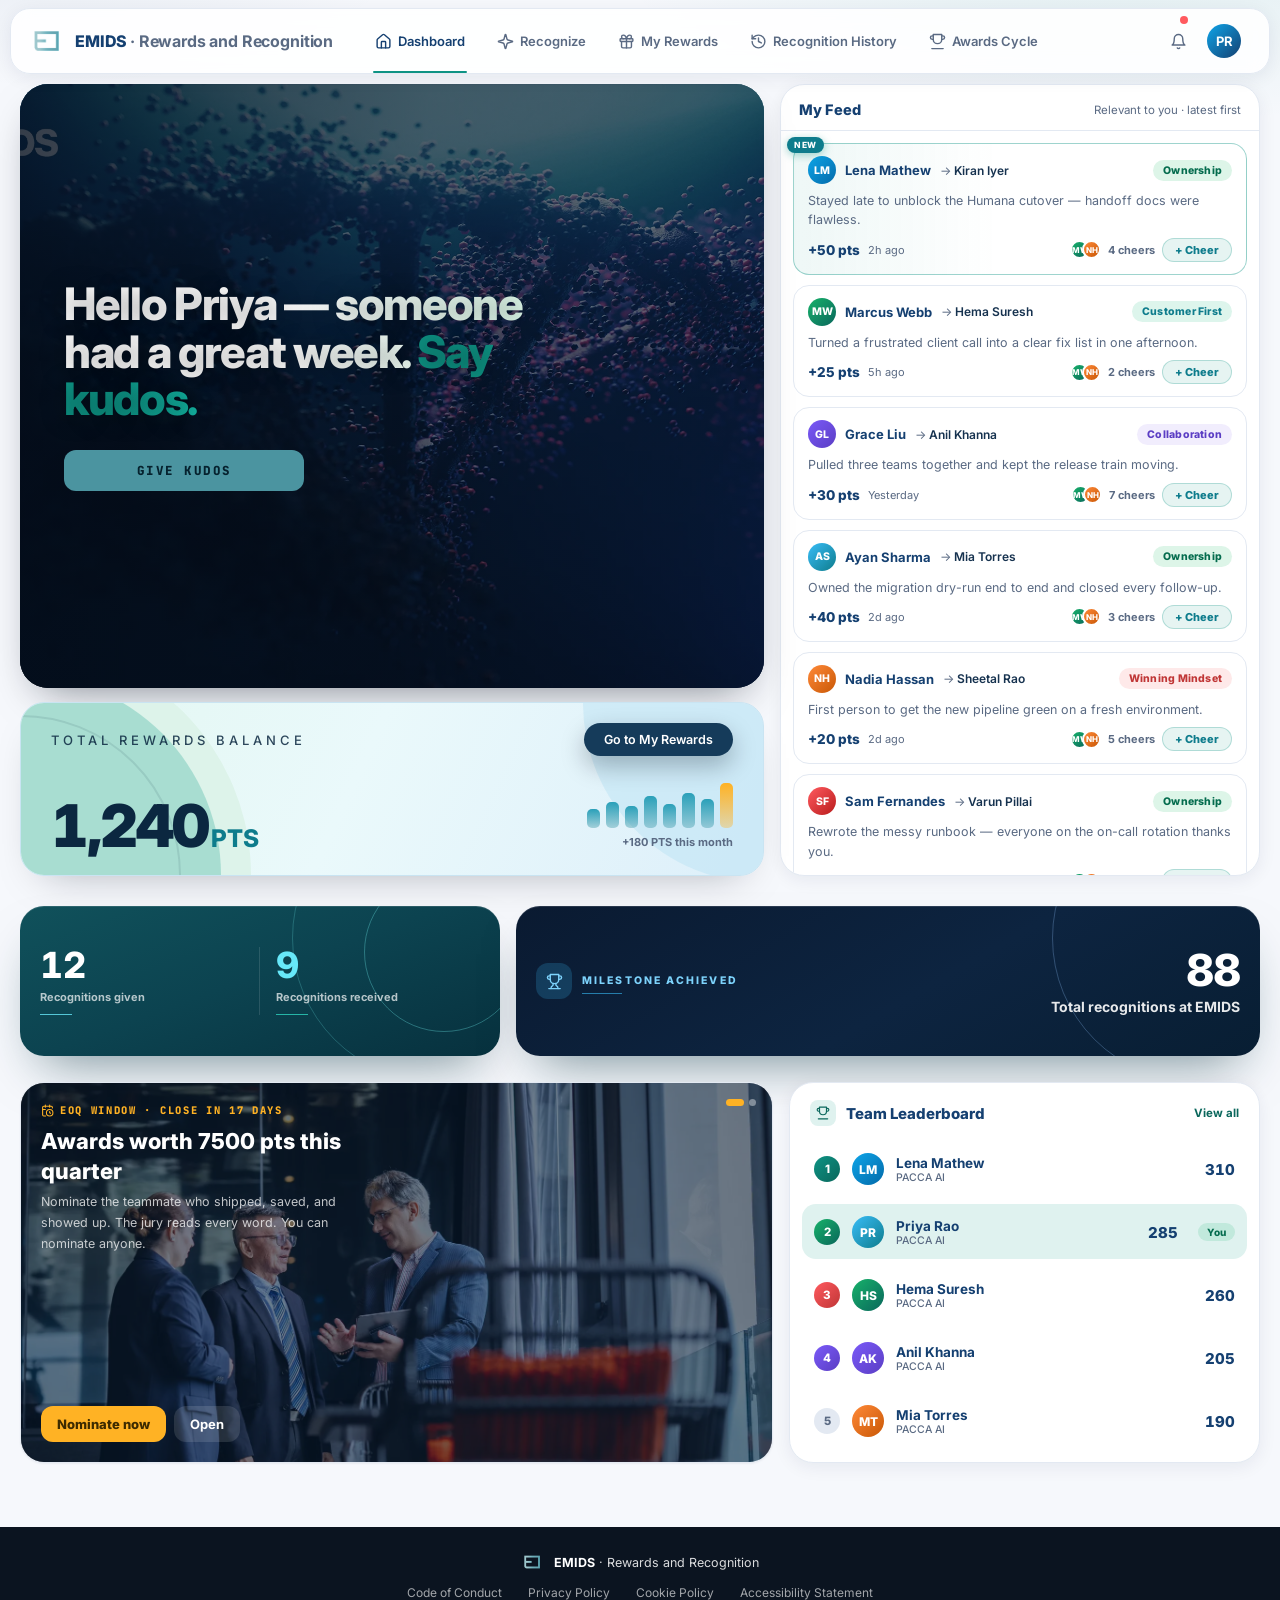
==== employee.html @ 4b15adf1 "EMIDS rewards portal - clickable dashboard wireframe (employee/leader/admin)" ====
<!doctype html>
<html lang="en">
<head>
<meta charset="utf-8">
<meta name="viewport" content="width=device-width, initial-scale=1">
<title>EMIDS · Rewards and Recognition</title>
<link rel="preconnect" href="https://fonts.googleapis.com">
<link rel="preconnect" href="https://fonts.gstatic.com" crossorigin>
<link href="https://fonts.googleapis.com/css2?family=Inter:wght@400;500;600;700;800;900&family=JetBrains+Mono:wght@700;800&display=swap" rel="stylesheet">
<link rel="stylesheet" href="css/wire.css">
</head>
<body>

<header class="topbar">
  <div class="h-row">
    <a class="brand" href="index.html">
      <img class="emids-ic" alt="emids" src="assets/emids-icon.png">
      <span class="b-name">EMIDS <span>· Rewards and Recognition</span></span>
    </a>
    <nav aria-label="Primary">
      <a class="item active" href="employee.html">
        <svg viewBox="0 0 24 24" fill="none" stroke="currentColor" stroke-width="2" stroke-linecap="round" stroke-linejoin="round" aria-hidden="true"><path d="M15 21v-8a1 1 0 0 0-1-1h-4a1 1 0 0 0-1 1v8"/><path d="M3 10a2 2 0 0 1 .709-1.528l7-6a2 2 0 0 1 2.582 0l7 6A2 2 0 0 1 21 10v9a2 2 0 0 1-2 2H5a2 2 0 0 1-2-2z"/></svg>
        Dashboard
      </a>
      <a class="item" href="recognize.html">
        <svg viewBox="0 0 24 24" fill="none" stroke="currentColor" stroke-width="2" stroke-linecap="round" stroke-linejoin="round" aria-hidden="true"><path d="M9.937 15.5A2 2 0 0 0 8.5 14.063l-6.135-1.582a.5.5 0 0 1 0-.962L8.5 9.936A2 2 0 0 0 9.937 8.5l1.582-6.135a.5.5 0 0 1 .963 0L14.063 8.5A2 2 0 0 0 15.5 9.937l6.135 1.581a.5.5 0 0 1 0 .964L15.5 14.063a2 2 0 0 0-1.437 1.437l-1.582 6.135a.5.5 0 0 1-.963 0z"/></svg>
        Recognize
      </a>
            <a class="item" href="rewards.html">
        <svg viewBox="0 0 24 24" fill="none" stroke="currentColor" stroke-width="2" stroke-linecap="round" stroke-linejoin="round" aria-hidden="true"><rect x="3" y="8" width="18" height="4" rx="1"/><path d="M12 8v13"/><path d="M19 12v7a2 2 0 0 1-2 2H7a2 2 0 0 1-2-2v-7"/><path d="M7.5 8a2.5 2.5 0 0 1 0-5A4.8 8 0 0 1 12 8a4.8 8 0 0 1 4.5-5 2.5 2.5 0 0 1 0 5"/></svg>
        My Rewards
      </a>
          <a class="item" href="history.html">
        <svg viewBox="0 0 24 24" fill="none" stroke="currentColor" stroke-width="2" stroke-linecap="round" stroke-linejoin="round" aria-hidden="true"><path d="M3 12a9 9 0 1 0 9-9 9.75 9.75 0 0 0-6.74 2.74L3 8"/><path d="M3 3v5h5"/><path d="M12 7v5l4 2"/></svg>
        Recognition History
      </a>
      <a class="item" href="#">
        <svg viewBox="0 0 24 24" fill="none" stroke="currentColor" stroke-width="2" stroke-linecap="round" stroke-linejoin="round" aria-hidden="true"><path d="M6 9H4.5a2.5 2.5 0 0 1 0-5H6"/><path d="M18 9h1.5a2.5 2.5 0 0 0 0-5H18"/><path d="M4 22h16"/><path d="M18 2H6v7a6 6 0 0 0 12 0V2Z"/></svg>
        Awards Cycle
      </a>
</nav>
    <span class="spacer"></span>
    <a class="bell" aria-label="Notifications" href="#">
      <svg viewBox="0 0 24 24" fill="none" stroke="currentColor" stroke-width="2" stroke-linecap="round" stroke-linejoin="round" aria-hidden="true"><path d="M6 8a6 6 0 0 1 12 0c0 7 3 9 3 9H3s3-2 3-9"/><path d="M10.3 21a1.94 1.94 0 0 0 3.4 0"/></svg>
      <i></i>
    </a>
    <a class="avatar" aria-label="Priya Rao" href="#" title="Priya Rao"><span class="a-face">PR</span></a>
  </div>
</header>

<section class="landing">
  <div class="landing-left">
    <div class="video-card">
      <video autoplay muted loop playsinline
             poster="assets/emids-hero.webp"
             src="assets/emids-site-hero.mp4"></video>
      <div class="veil"></div>
      <div class="copy">
        <h1>Hello Priya — someone had a great week. <em>Say kudos.</em></h1>
        <a class="btn-kudos" href="recognize.html">Give Kudos</a>
      </div>
    </div>

    <div class="wallet-card">
      <span class="ring-a" aria-hidden="true"></span>
      <span class="ring-b" aria-hidden="true"></span>
      <div class="w-in">
        <div class="w-top">
          <div class="w-label">Total Rewards Balance</div>
          <a class="btn-more" href="rewards.html">Go to My Rewards</a>
        </div>
        <div class="w-row">
          <div><span class="w-val tnum">1,240</span> <span class="w-unit">PTS</span></div>
          <div class="w-bars" aria-hidden="true">
            <div class="w-charts">
              <span style="--h:32%"></span><span style="--h:45%"></span><span style="--h:38%"></span><span style="--h:55%"></span><span style="--h:42%"></span><span style="--h:60%"></span><span style="--h:50%"></span><span class="hot" style="--h:78%"></span>
            </div>
            <span class="w-cap">+180 PTS this month</span>
          </div>
        </div>
      </div>
    </div>
  </div>

  <aside class="feed">
    <div class="feed-head">
      <h2>My Feed</h2>
      <span class="f-count">Relevant to you · latest first</span>
    </div>
    <div class="feed-scroll">
      <article class="post new">
        <div class="p-top"><span class="av v1">LM</span><span class="p-name">Lena Mathew</span><span class="p-arrow">→ <b>Kiran Iyer</b></span><span class="p-chip val-ow">Ownership</span></div>
        <p>Stayed late to unblock the Humana cutover — handoff docs were flawless.</p>
        <div class="p-foot"><b class="p-pts">+50 pts</b><span class="p-time">2h ago</span><span class="p-react"><span class="p-stk"><span class="av v2">MW</span><span class="av v5">NH</span></span><span class="p-cher">4 cheers</span><button class="p-cheer" type="button">+ Cheer</button></span></div>
      </article>
      <article class="post">
        <div class="p-top"><span class="av v2">MW</span><span class="p-name">Marcus Webb</span><span class="p-arrow">→ <b>Hema Suresh</b></span><span class="p-chip val-cf">Customer First</span></div>
        <p>Turned a frustrated client call into a clear fix list in one afternoon.</p>
        <div class="p-foot"><b class="p-pts">+25 pts</b><span class="p-time">5h ago</span><span class="p-react"><span class="p-stk"><span class="av v2">MW</span><span class="av v5">NH</span></span><span class="p-cher">2 cheers</span><button class="p-cheer" type="button">+ Cheer</button></span></div>
      </article>
      <article class="post">
        <div class="p-top"><span class="av v3">GL</span><span class="p-name">Grace Liu</span><span class="p-arrow">→ <b>Anil Khanna</b></span><span class="p-chip val-co">Collaboration</span></div>
        <p>Pulled three teams together and kept the release train moving.</p>
        <div class="p-foot"><b class="p-pts">+30 pts</b><span class="p-time">Yesterday</span><span class="p-react"><span class="p-stk"><span class="av v2">MW</span><span class="av v5">NH</span></span><span class="p-cher">7 cheers</span><button class="p-cheer" type="button">+ Cheer</button></span></div>
      </article>
      <article class="post">
        <div class="p-top"><span class="av v4">AS</span><span class="p-name">Ayan Sharma</span><span class="p-arrow">→ <b>Mia Torres</b></span><span class="p-chip val-ow">Ownership</span></div>
        <p>Owned the migration dry-run end to end and closed every follow-up.</p>
        <div class="p-foot"><b class="p-pts">+40 pts</b><span class="p-time">2d ago</span><span class="p-react"><span class="p-stk"><span class="av v2">MW</span><span class="av v5">NH</span></span><span class="p-cher">3 cheers</span><button class="p-cheer" type="button">+ Cheer</button></span></div>
      </article>
      <article class="post">
        <div class="p-top"><span class="av v5">NH</span><span class="p-name">Nadia Hassan</span><span class="p-arrow">→ <b>Sheetal Rao</b></span><span class="p-chip val-wm">Winning Mindset</span></div>
        <p>First person to get the new pipeline green on a fresh environment.</p>
        <div class="p-foot"><b class="p-pts">+20 pts</b><span class="p-time">2d ago</span><span class="p-react"><span class="p-stk"><span class="av v2">MW</span><span class="av v5">NH</span></span><span class="p-cher">5 cheers</span><button class="p-cheer" type="button">+ Cheer</button></span></div>
      </article>
      <article class="post">
        <div class="p-top"><span class="av v6">SF</span><span class="p-name">Sam Fernandes</span><span class="p-arrow">→ <b>Varun Pillai</b></span><span class="p-chip val-ow">Ownership</span></div>
        <p>Rewrote the messy runbook — everyone on the on-call rotation thanks you.</p>
        <div class="p-foot"><b class="p-pts">+35 pts</b><span class="p-time">3d ago</span><span class="p-react"><span class="p-stk"><span class="av v2">MW</span><span class="av v5">NH</span></span><span class="p-cher">6 cheers</span><button class="p-cheer" type="button">+ Cheer</button></span></div>
      </article>
    </div>
  </aside>
</section>

<section class="stats">
  <a class="stat-split" href="rewards.html">
    <span class="ring a" aria-hidden="true"></span>
    <span class="ring b" aria-hidden="true"></span>
    <span class="cols">
      <span class="half">
        <b class="s-num tnum">12</b>
        <span class="s-lab">Recognitions given</span>
        <span class="s-bar"></span>
      </span>
      <span class="half">
        <b class="s-num tnum">9</b>
        <span class="s-lab">Recognitions received</span>
        <span class="s-bar"></span>
      </span>
    </span>
  </a>
  <a class="stat-mile" href="#">
    <span class="ring a sky" aria-hidden="true"></span>
    <span class="m-id">
      <span class="m-badge">
        <svg viewBox="0 0 24 24" fill="none" stroke="currentColor" stroke-width="2" stroke-linecap="round" stroke-linejoin="round" aria-hidden="true"><path d="M6 9H4.5a2.5 2.5 0 0 1 0-5H6"/><path d="M18 9h1.5a2.5 2.5 0 0 0 0-5H18"/><path d="M4 22h16"/><path d="M10 14.66V17c0 .55-.47.98-.97 1.21C7.85 18.75 7 20.24 7 22"/><path d="M14 14.66V17c0 .55.47.98.97 1.21C16.15 18.75 17 20.24 17 22"/><path d="M18 2H6v7a6 6 0 0 0 12 0V2Z"/></svg>
      </span>
      <span><span class="m-name">Milestone achieved</span></span>
    </span>
    <span class="m-num">
      <b class="tnum">88</b>
      <span>Total recognitions at EMIDS</span>
    </span>
  </a>
</section>

<section class="hl-row">
  <div class="hl-card" id="hl">
    <div class="hs on">
      <img alt="" src="assets/img2.webp">
      <span class="hs-veil"></span>
      <span class="hs-top">
        <span class="hl-eyebrow">
          <svg viewBox="0 0 24 24" fill="none" stroke="currentColor" stroke-width="2" stroke-linecap="round" stroke-linejoin="round" aria-hidden="true"><path d="M16 14v2.2l1.6 1"/><path d="M16 2v4"/><path d="M21 7.5V6a2 2 0 0 0-2-2H5a2 2 0 0 0-2 2v14a2 2 0 0 0 2 2h3.5"/><path d="M3 10h5"/><path d="M8 2v4"/><circle cx="16" cy="16" r="6"/></svg>
          EoQ window · close in 17 days
        </span>
        <p class="hl-tit">Awards worth 7500 pts this quarter</p>
        <p class="hl-sub">Nominate the teammate who shipped, saved, and showed up. The jury reads every word. You can nominate anyone.</p>
      </span>
      <span class="hl-actions">
        <a class="hl-btn" href="#">Nominate now</a>
        <a class="hl-btn ghost" href="#">Open</a>
      </span>
    </div>
    <div class="hs">
      <img alt="" src="assets/img1.webp">
      <span class="hs-veil"></span>
      <span class="hs-top">
        <span class="hl-eyebrow">
          <svg viewBox="0 0 24 24" fill="none" stroke="currentColor" stroke-width="2" stroke-linecap="round" stroke-linejoin="round" aria-hidden="true"><path d="M16 21v-2a4 4 0 0 0-4-4H6a4 4 0 0 0-4 4v2"/><path d="M16 3.13a4 4 0 0 1 0 7.75"/><path d="M22 21v-2a4 4 0 0 0-3-3.87"/><circle cx="9" cy="7" r="4"/></svg>
          Quarterly Awards
        </span>
        <p class="hl-tit">Awards worth 7,500 pts this quarter</p>
        <p class="hl-sub">Nominate the teammate who shipped, saved, and showed up. The jury reads every word.</p>
      </span>
      <span class="hl-actions">
        <a class="hl-btn" href="#">Nominate someone</a>
        <a class="hl-btn ghost" href="#">Open</a>
      </span>
    </div>
    <div class="hl-dotrow"><button class="hl-dot on" aria-label="Slide 1"></button><button class="hl-dot" aria-label="Slide 2"></button></div>
  </div>

  <section class="panel">
    <div class="head">
      <span class="p-ic"><svg viewBox="0 0 24 24" fill="none" stroke="currentColor" stroke-width="2" stroke-linecap="round" stroke-linejoin="round" aria-hidden="true"><path d="M6 9H4.5a2.5 2.5 0 0 1 0-5H6"/><path d="M18 9h1.5a2.5 2.5 0 0 0 0-5H18"/><path d="M4 22h16"/><path d="M18 2H6v7a6 6 0 0 0 12 0V2Z"/></svg></span>
      <h2>Team Leaderboard</h2>
      <a class="h-link" href="#">View all</a>
    </div>
    <div class="body">
      <div class="lb-row"><span class="rank-chip r1">1</span><span class="av v1">LM</span><span class="lb-name">Lena Mathew<span class="lb-team">PACCA AI</span></span><span class="lb-pts tnum">310</span></div>
      <div class="lb-row on"><span class="rank-chip r2">2</span><span class="av v4">PR</span><span class="lb-name">Priya Rao<span class="lb-team">PACCA AI</span></span><span class="lb-pts tnum">285</span><span class="you-pill">You</span></div>
      <div class="lb-row"><span class="rank-chip r3">3</span><span class="av v2">HS</span><span class="lb-name">Hema Suresh<span class="lb-team">PACCA AI</span></span><span class="lb-pts tnum">260</span></div>
      <div class="lb-row"><span class="rank-chip r4">4</span><span class="av v3">AK</span><span class="lb-name">Anil Khanna<span class="lb-team">PACCA AI</span></span><span class="lb-pts tnum">205</span></div>
      <div class="lb-row"><span class="rank-chip rx">5</span><span class="av v5">MT</span><span class="lb-name">Mia Torres<span class="lb-team">PACCA AI</span></span><span class="lb-pts tnum">190</span></div>
    </div>
  </section>
</section>

<footer class="footer">
  <div class="f-brand">
    <img alt="" src="assets/emids-icon.png">
    <span class="f-name"><b>EMIDS</b> · Rewards and Recognition</span>
  </div>
  <nav>
    <a href="#">Code of Conduct</a>
    <a href="#">Privacy Policy</a>
    <a href="#">Cookie Policy</a>
    <a href="#">Accessibility Statement</a>
  </nav>
</footer>



<script>
(() => {
  const card = document.getElementById('hl');
  if (!card) return;
  const slides = [...card.querySelectorAll('.hs')];
  const dots = [...card.querySelectorAll('.hl-dot')];
  let i = 0, t;
  const go = n => {
    i = (n + slides.length) % slides.length;
    slides.forEach((s, k) => s.classList.toggle('on', k === i));
    dots.forEach((d, k) => d.classList.toggle('on', k === i));
  };
  dots.forEach((d, k) => d.addEventListener('click', () => { go(k); clearInterval(t); t = setInterval(() => go(i + 1), 6000); }));
  t = setInterval(() => go(i + 1), 6000);
})();
</script>

<script>
(() => {
  document.querySelectorAll('.p-cheer').forEach(b => b.addEventListener('click', () => {
    if (b.classList.contains('on')) return;
    b.classList.add('on');
    b.textContent = 'Cheered';
    const c = b.parentElement.querySelector('.p-cher');
    c.textContent = (parseInt(c.textContent, 10) + 1) + ' cheers';
  }));
})();
</script></body>
</html>
---- css/wire.css ----
/* Applause wireframe — components matched to the EMIDS rewards POC */
:root {
  --navy: #154071;
  --navy-deep: #0a2038;
  --ink: #16324f;
  --muted: #5a6a83;
  --line: #e3e9f2;
  --page: #f6f8fc;
  --brand: #0e9384;
  --brand-deep: #0a675c;
  --brand-soft: #dff2ef;
  --coral: #ff5a5f;
  --gold: #ffb224;
  --gold-soft: #fff4de;
  --gold-ink: #8a5a00;
  --shadow-lift: 0 12px 32px rgba(10, 31, 68, 0.12);
}
* { box-sizing: border-box; margin: 0; }
body {
  font-family: Inter, system-ui, sans-serif;
  background:
    radial-gradient(760px 280px at 88% -70px, rgba(14, 147, 132, 0.1), transparent 70%),
    radial-gradient(560px 240px at 3% -80px, rgba(21, 64, 113, 0.07), transparent 70%),
    var(--page);
  color: var(--ink);
  -webkit-font-smoothing: antialiased;
  text-rendering: optimizeLegibility;
  display: flex; flex-direction: column; min-height: 100dvh;
}
a { color: inherit; }
.tnum { font-variant-numeric: tabular-nums; }
.eyebrow {
  font-size: 11.5px; font-weight: 800; letter-spacing: .14em; text-transform: uppercase;
  color: var(--brand-deep);
}
::-webkit-scrollbar { width: 10px; height: 10px; }
::-webkit-scrollbar-track { background: transparent; }
::-webkit-scrollbar-thumb { background: rgba(14,147,132,.3); border-radius: 9999px; border: 3px solid var(--page); }

/* ---------- floating header card (POC header) ---------- */
.topbar {
  position: sticky; top: 8px; z-index: 30; margin: 8px 10px 0;
  border-radius: 20px; border: 1px solid var(--line);
  background: rgba(255,255,255,0.88); backdrop-filter: blur(10px);
  box-shadow: 0 4px 18px rgba(10, 31, 68, 0.07);
  padding: 0 20px;
}
.topbar .h-row {
  margin: 0 auto; max-width: 1560px;
  display: flex; align-items: stretch; gap: 8px; height: 64px;
}
.topbar .brand { display: flex; align-items: center; gap: 10px; margin-right: 20px; text-decoration: none; }
.topbar .brand img.emids-ic { width: 34px; height: 34px; object-fit: contain; display: block; }
.topbar .brand .b-name {
  font-size: 16px; font-weight: 800; letter-spacing: -0.01em; color: var(--navy);
}
.topbar .brand .b-name span { font-weight: 700; color: var(--muted); }
.topbar nav { display: flex; align-items: stretch; gap: 4px; }
.topbar nav a.item {
  position: relative; display: flex; align-items: center; gap: 6px;
  padding: 0 14px; border-radius: 12px; text-decoration: none;
  font-size: 13px; font-weight: 600; color: var(--muted); white-space: nowrap;
}
.topbar nav a.item svg { width: 17px; height: 17px; flex: none; }
.topbar nav a.item:hover { color: var(--ink); background: var(--page); }
.topbar nav a.item.active { color: var(--navy); }
.topbar nav a.item.active::after {
  content: ""; position: absolute; bottom: 0; left: 12px; height: 2.5px;
  width: calc(100% - 24px); border-radius: 999px; background: var(--brand);
}
.topbar .spacer { flex: 1; }
.topbar .bell {
  position: relative; display: grid; place-items: center;
  padding: 8px; border-radius: 999px; color: var(--muted); text-decoration: none;
}
.topbar .bell svg { width: 17px; height: 17px; }
.topbar .bell:hover { background: #f1f5f9; }
.topbar .bell i {
  position: absolute; right: 7px; top: 7px; width: 8px; height: 8px;
  border-radius: 999px; background: var(--coral);
}
.topbar .bell .b-badge {
  position: absolute; right: 0; top: 0; min-width: 16px; height: 16px;
  border-radius: 999px; background: var(--coral); color: #fff;
  font-size: 9px; font-weight: 800; display: grid; place-items: center; padding: 0 4px;
}
.topbar .avatar {
  display: flex; margin-left: 2px; padding: 2px 8px 2px 2px;
  border-radius: 999px; text-decoration: none; align-items: center;
}
.topbar .avatar:hover { background: #f1f5f9; }
.topbar .avatar .a-face {
  width: 34px; height: 34px; border-radius: 999px; color: #fff;
  font-size: 13px; font-weight: 700; display: grid; place-items: center;
  background: linear-gradient(135deg, #0ea5e9, var(--navy));
}
.topbar .avatar.admin .a-face { background: linear-gradient(135deg, var(--navy), #123a5e); }

/* ticker (leader) */
.ticker-wrap {
  margin: 10px auto 0; width: min(1560px, calc(100% - 40px));
  background: var(--gold-soft); border: 1px solid #f3e2b7; border-radius: 14px;
  overflow: hidden; padding: 7px 0;
}
.ticker { display: flex; gap: 56px; white-space: nowrap; animation: tick 30s linear infinite; width: max-content; }
.ticker span { font-size: 12.5px; color: var(--gold-ink); }
.ticker b { font-weight: 600; }
@keyframes tick { from { transform: translateX(0); } to { transform: translateX(-50%); } }

/* ---------- landing row: video left, My Feed right, wallet below video ---------- */
.landing {
  width: min(1560px, calc(100% - 40px)); margin: 10px auto 0;
  display: grid; grid-template-columns: 1.55fr 1fr; gap: 16px;
  align-items: stretch;
  height: calc(100dvh - 108px); min-height: 560px;
}
body:has(.ticker-wrap) .landing { height: calc(100dvh - 153px); }
.landing-left { display: flex; flex-direction: column; gap: 14px; min-width: 0; }

/* match video hero card (POC Hero) */
.video-card {
  position: relative; flex: 1; min-height: 210px;
  border-radius: 28px; overflow: hidden; background: #030d1c;
  box-shadow: 0 18px 44px -20px rgba(3, 13, 28, 0.55);
}
.video-card video, .video-card img.poster {
  position: absolute; inset: 0; width: 100%; height: 100%; object-fit: cover;
}
.video-card .veil {
  position: absolute; inset: 0; pointer-events: none;
  background: linear-gradient(90deg, rgba(3,13,28,0.8) 0%, rgba(3,13,28,0.62) 55%, rgba(3,13,28,0.58) 100%);
}
.video-card .copy {
  position: relative; z-index: 10; height: 100%;
  display: flex; flex-direction: column; justify-content: center; gap: 26px;
  padding: 40px 44px;
}
.video-card .copy h1 {
  font-size: clamp(32px, 3.5vw, 50px); font-weight: 800; line-height: 1.06;
  letter-spacing: -0.03em; max-width: 17ch;
  text-shadow: 0 2px 24px rgba(0, 0, 0, 0.35);
  background: linear-gradient(90deg, #fff 45%, #d9fbe9 100%);
  -webkit-background-clip: text; background-clip: text;
}
.video-card .copy h1, .video-card .copy h1 em { color: transparent; }
.video-card .copy h1 em {
  position: relative; font-style: normal;
  background: linear-gradient(100deg, var(--brand) 25%, #14b8a6 45%, var(--gold-ink) 62%, var(--brand) 88%);
  background-size: 240% 100%; -webkit-background-clip: text; background-clip: text;
  color: transparent; animation: shimmer-pan 7s linear infinite;
}
.video-card .copy h1 em::after {
  content: ""; position: absolute; left: 0; bottom: -8px; width: 100%; height: 8px;
  background: url('data:image/svg+xml;utf8,<svg xmlns="http://www.w3.org/2000/svg" height="8" viewBox="0 0 120 8" preserveAspectRatio="none"><path d="M2 6 C 30 1, 90 1, 118 5" fill="none" stroke="%23ffb224" stroke-width="3" stroke-linecap="round" opacity="0.75"/></svg>') no-repeat center/100%;
}
@keyframes shimmer-pan { from { background-position: 0% 0; } to { background-position: -240% 0; } }
.video-card .btn-kudos {
  display: inline-block; width: 240px; text-align: center; text-decoration: none;
  font-family: 'JetBrains Mono', ui-monospace, monospace;
  font-size: 12.5px; font-weight: 800; letter-spacing: 0.12em; text-transform: uppercase;
  color: #06222e; background: #4b94a0; border-radius: 12px; padding: 12px 18px;
}
.video-card .btn-kudos:hover { filter: brightness(1.08); }

/* wallet — POC points balance tile */
.wallet-card {
  position: relative; border-radius: 24px; padding: 20px 30px 22px; overflow: hidden;
  border: 1px solid #C9E4F2;
  background: linear-gradient(115deg, #E2F7F1 0%, #EAF9FB 45%, #DDEFFA 100%);
  box-shadow: 0 18px 40px -24px rgba(3, 13, 28, 0.35);
}
.wallet-card::before {
  content: ""; position: absolute; width: 460px; height: 460px; left: -230px; bottom: -230px;
  border-radius: 999px; background: #DDF3EA;
}
.wallet-card::after {
  content: ""; position: absolute; width: 360px; height: 360px; right: -180px; top: -180px;
  border-radius: 999px; background: rgba(183, 223, 241, 0.45);
}
.wallet-card .ring-a {
  position: absolute; width: 400px; height: 400px; left: -200px; bottom: -200px;
  border-radius: 999px; background: rgba(126, 205, 190, 0.55);
}
.wallet-card .ring-b {
  position: absolute; width: 320px; height: 320px; left: -160px; bottom: -160px;
  border-radius: 999px; border: 2px solid rgba(11, 39, 64, 0.1);
}
.wallet-card .w-in { position: relative; z-index: 10; }
.wallet-card .w-label {
  font-size: 13px; font-weight: 500; letter-spacing: 4px; text-transform: uppercase;
  color: rgba(11, 39, 64, 0.85);
}
.wallet-card .w-top { display: flex; align-items: center; justify-content: space-between; gap: 16px; }
.wallet-card .w-top .btn-more { margin-top: 0; padding: 9px 20px; font-size: 12.5px; }
.wallet-card .w-row { display: flex; align-items: flex-end; justify-content: space-between; gap: 24px; margin-top: 14px; }
.wallet-card .w-bars { display: flex; flex-direction: column; align-items: flex-end; gap: 7px; padding-bottom: 4px; }
.wallet-card .w-charts { display: flex; align-items: flex-end; gap: 6px; height: 58px; }
.wallet-card .w-charts span {
  width: 13px; border-radius: 5px; background: linear-gradient(180deg, #2AA0B9, rgba(14, 124, 140, 0.3));
  height: var(--h, 40%);
}
.wallet-card .w-charts span.hot { background: linear-gradient(180deg, #ffb224, rgba(255, 178, 36, 0.35)); }
.wallet-card .w-cap { font-size: 11px; font-weight: 700; color: var(--muted); }
.wallet-card .w-val {
  font-size: clamp(38px, 4.6vw, 62px); font-weight: 900; line-height: 0.85;
  color: #0B2740; letter-spacing: -0.04em;
}
.wallet-card .w-unit { font-size: clamp(17px, 1.9vw, 26px); font-weight: 800; color: #0E7C8C; letter-spacing: -0.01em; }
.wallet-card .w-sides { padding-bottom: 6px; font-size: 12.5px; color: var(--muted); display: flex; gap: 14px; }
.wallet-card .w-sides b { color: var(--ink); }
.wallet-card .btn-more {
  display: inline-block; margin-top: 14px; text-decoration: none;
  background: #153B5A; color: #fff; font-size: 14px; font-weight: 600;
  padding: 13px 34px; border-radius: 999px;
  box-shadow: 0 10px 24px rgba(3, 13, 28, 0.28);
}
.wallet-card .btn-more:hover { filter: brightness(1.1); }

/* ---------- My Feed (right rail) ---------- */
.feed {
  background: #fff; border: 1px solid var(--line); border-radius: 24px;
  box-shadow: 0 4px 18px rgba(10, 31, 68, 0.07);
  display: flex; flex-direction: column; min-width: 0; overflow: hidden;
}
.feed-head { padding: 16px 18px 12px; border-bottom: 1px solid var(--line); display: flex; align-items: center; gap: 8px; }
.feed-head h2 { font-size: 14.5px; font-weight: 800; color: var(--navy); }
.feed-head .f-count { margin-left: auto; font-size: 11.5px; color: var(--muted); }
.feed-scroll { overflow-y: auto; padding: 12px; display: flex; flex-direction: column; gap: 10px; flex: 1; }
.post {
  position: relative; border: 1px solid var(--line); border-radius: 16px; padding: 12px 14px;
  transition: transform 0.2s ease, box-shadow 0.2s ease, border-color 0.2s ease;
}
.post:hover { transform: translateY(-2px); box-shadow: 0 10px 24px -14px rgba(10, 31, 68, 0.25); border-color: rgba(14, 147, 132, 0.3); }
.post.new { border-color: rgba(14, 147, 132, 0.4); background: linear-gradient(90deg, rgba(14, 147, 132, 0.07), rgba(255, 255, 255, 0) 45%); }
.post.new::after {
  content: "NEW"; position: absolute; top: -7px; left: -7px;
  font-size: 8.5px; font-weight: 800; letter-spacing: 0.08em; color: #fff;
  background: #0E7C8C; padding: 3px 7px; border-radius: 999px;
  box-shadow: 0 2px 8px rgba(14, 147, 132, 0.4);
}
.post .p-top { display: flex; align-items: center; gap: 9px; margin-bottom: 7px; }
.av {
  width: 28px; height: 28px; border-radius: 999px; flex: none;
  display: grid; place-items: center; color: #fff; font-size: 10.5px; font-weight: 800;
}
.av.v1 { background: linear-gradient(135deg, #0ea5e9, #036aa9); }
.av.v2 { background: linear-gradient(135deg, #17b26a, #0a675c); }
.av.v3 { background: linear-gradient(135deg, #7a5af8, #5b3ec4); }
.av.v4 { background: linear-gradient(135deg, #38bdf8, #0e7c8c); }
.av.v5 { background: linear-gradient(135deg, #ff8938, #c95806); }
.av.v6 { background: linear-gradient(135deg, #ff5a5f, #b91c1c); }
.post .p-react { margin-left: auto; display: flex; align-items: center; gap: 7px; }
.post .p-stk { display: flex; }
.post .p-stk .av { width: 19px; height: 19px; font-size: 8px; border: 2px solid #fff; }
.post .p-stk .av + .av { margin-left: -7px; }
.post .p-cher { font-size: 11px; font-weight: 700; color: var(--muted); white-space: nowrap; }
.post .p-cheer {
  font: inherit; font-size: 11px; font-weight: 800; color: #0E7C8C;
  background: rgba(14, 147, 132, 0.1); border: 1px solid rgba(14, 147, 132, 0.25);
  border-radius: 999px; padding: 4px 12px; cursor: pointer; white-space: nowrap;
  transition: background 0.15s ease, color 0.15s ease, border-color 0.15s ease;
}
.post .p-cheer:hover { background: rgba(14, 147, 132, 0.2); }
.post .p-cheer.on { background: #ffb224; border-color: #ffb224; color: #3d2b00; cursor: default; }
.p-name { font-size: 13px; font-weight: 700; color: var(--navy); }
.p-arrow { font-size: 12px; color: var(--muted); }
.p-arrow b { color: var(--ink); font-weight: 600; }
.p-chip {
  margin-left: auto; font-size: 10.5px; font-weight: 800; padding: 4px 10px;
  border-radius: 999px; white-space: nowrap; letter-spacing: 0.02em;
}
.val-cf { background: #ddf5ec; color: #0e7c8c; }
.val-in { background: #fff1e2; color: #b45309; }
.val-co { background: #f1edfd; color: #5b3ec4; }
.val-ow { background: #ddf5e8; color: #046c4e; }
.val-wm { background: #fee9e9; color: #c03636; }
.post p { font-size: 12.5px; color: var(--muted); line-height: 1.55; }
.post .p-foot { display: flex; align-items: center; gap: 8px; margin-top: 8px; }
.post .p-pts { font-size: 13.5px; font-weight: 800; color: var(--navy); }
.post .p-time { font-size: 11px; color: var(--muted); }

/* ---------- section label ---------- */
.section-label { margin: 26px auto 12px; padding: 0 0; }

/* ---------- stat tiles (POC My Activity row) ---------- */
.stats {
  width: min(1560px, calc(100% - 40px)); margin: 30px auto 0;
  display: grid; grid-template-columns: 1fr 1.55fr; gap: 16px;
}
.stat-split {
  position: relative; overflow: hidden; border-radius: 24px; padding: 20px;
  background: linear-gradient(160deg, #10515b 0%, #0c4350 48%, #07313e 100%);
  border-color: rgba(255,255,255,0.1);
  box-shadow: inset 0 1px 0 rgba(255,255,255,0.12), 0 26px 52px -22px rgba(7, 49, 62, 0.55);
  display: flex; align-items: center; min-height: 150px;
  text-decoration: none;
}
.ring { position: absolute; pointer-events: none; border-radius: 999px; border: 1.5px solid rgba(103,222,222,0.25); }
.ring.a { right: -80px; top: -112px; width: 288px; height: 288px; }
.ring.b { right: -24px; bottom: 24px; width: 160px; height: 160px; border-color: rgba(103,222,222,0.35); }
.stat-split .cols { position: relative; z-index: 10; display: grid; width: 100%; grid-template-columns: 1fr 1fr; align-items: center; }
.stat-split .half { display: flex; flex-direction: column; justify-content: center; padding-right: 16px; border-right: 1px solid rgba(255,255,255,0.12); }
.stat-split .half:last-child { border-right: none; padding-left: 16px; padding-right: 0; }
.stat-split .s-num { font-size: 36px; font-weight: 800; line-height: 1; color: #fff; }
.stat-split .half:last-child .s-num { color: #67e8f9; }
.stat-split .s-lab { margin-top: 7px; font-size: 11px; font-weight: 700; color: rgba(255,255,255,0.7); }
.stat-split .s-bar { margin-top: 10px; height: 1px; width: 32px; }
.stat-split .half:first-child .s-bar { background: rgba(103, 232, 249, 0.8); }
.stat-split .half:last-child .s-bar { background: rgba(45, 212, 191, 0.8); }
.stat-mile {
  position: relative; overflow: hidden; border-radius: 24px; padding: 20px;
  background: linear-gradient(150deg, #0a1a31 0%, #0d2440 55%, #081e33 100%);
  box-shadow: inset 0 1px 0 rgba(255,255,255,0.12), 0 26px 52px -22px rgba(7, 49, 62, 0.55);
  display: flex; align-items: center; justify-content: space-between; min-height: 150px;
  text-decoration: none;
}
.ring.sky { border-color: rgba(147,197,253,0.28); }
.stat-mile .m-id { position: relative; z-index: 10; display: flex; align-items: center; gap: 10px; }
.stat-mile .m-badge {
  width: 36px; height: 36px; border-radius: 12px; background: rgba(56,189,248,0.2);
  color: #7dd3fc; display: grid; place-items: center;
}
.stat-mile .m-badge svg { width: 17px; height: 17px; }
.stat-mile .m-name { font-size: 10.5px; font-weight: 800; letter-spacing: 0.2em; text-transform: uppercase; color: #7dd3fc; }
.stat-mile .m-name::after { content: ""; display: block; margin-top: 5px; width: 40px; height: 1px; background: rgba(56,189,248,0.6); }
.stat-mile .m-num { position: relative; z-index: 10; text-align: right; }
.stat-mile .m-num b { display: block; font-size: 44px; font-weight: 800; line-height: 1; color: #fff; letter-spacing: -0.02em; }
.stat-mile .m-num span { margin-top: 6px; display: block; font-size: 14px; font-weight: 700; color: rgba(255,255,255,0.9); }

/* ---------- Team Highlights carousel (POC EoQ component, exact) ---------- */
.hl-row {
  width: min(1560px, calc(100% - 40px)); margin: 26px auto 64px;
  display: grid; grid-template-columns: 1.6fr 1fr; gap: 16px; align-items: stretch;
}
.hl-card {
  position: relative; overflow: hidden; color: #fff;
  border-radius: 24px; border: 1px solid var(--line); background: #fff;
  box-shadow: 0 1px 2px rgba(10, 31, 68, 0.06);
  min-height: 268px; padding: 0;
}
.hl-card .hs {
  position: absolute; inset: 0; display: flex; flex-direction: column; justify-content: space-between;
  opacity: 0; transition: opacity 0.7s ease; pointer-events: none;
}
.hl-card .hs.on { opacity: 1; pointer-events: auto; }
.hl-card .hs > img { position: absolute; inset: 0; width: 100%; height: 100%; object-fit: cover; }
.hl-card .hs .hs-veil { position: absolute; inset: 0; background: rgba(10, 32, 56, 0.55); }
.hl-card .hs .hs-top { position: relative; padding: 20px 20px 8px; }
.hl-card .hs .hl-eyebrow {
  display: flex; align-items: center; gap: 6px;
  font-family: 'JetBrains Mono', ui-monospace, monospace;
  font-size: 10.5px; font-weight: 800; letter-spacing: 0.16em; text-transform: uppercase;
  color: var(--gold);
}
.hl-card .hs .hl-eyebrow svg { width: 13px; height: 13px; }
.hl-card .hs .hl-tit { margin-top: 10px; max-width: 300px; font-size: 22px; font-weight: 800; line-height: 1.35; color: #fff; }
.hl-card .hs .hl-sub { margin-top: 6px; max-width: 300px; font-size: 12.5px; line-height: 1.65; color: rgba(255,255,255,0.75); }
.hl-card .hs .hl-actions { position: relative; display: flex; flex-wrap: wrap; align-items: center; gap: 8px; padding: 16px 20px 20px; }
.hl-card .hs .hl-btn {
  border-radius: 12px; padding: 10px 16px; font-size: 13px; font-weight: 800;
  background: var(--gold); color: #3d2b00; text-decoration: none;
}
.hl-card .hs .hl-btn.ghost { background: rgba(255,255,255,0.12); color: #fff; font-weight: 700; }
.hl-card .hs .hl-btn:hover { filter: brightness(1.05); }
.hl-dotrow { position: absolute; right: 16px; top: 16px; z-index: 20; display: flex; gap: 5px; }
.hl-dot { width: 7px; height: 7px; border-radius: 999px; background: rgba(255,255,255,0.4); border: none; cursor: pointer; padding: 0; }
.hl-dot.on { background: var(--gold); width: 18px; }

/* ---------- two panels ---------- */
.panels {
  width: min(1560px, calc(100% - 40px)); margin: 16px auto 0;
  display: grid; grid-template-columns: 1fr 1fr; gap: 16px; align-items: start;
}
.panels.one { grid-template-columns: 1fr; }
.panel {
  background: #fff; border: 1px solid var(--line); border-radius: 24px;
  box-shadow: 0 4px 18px rgba(10, 31, 68, 0.07);
}
.panel > .head { display: flex; align-items: center; gap: 10px; padding: 17px 20px 12px; }
.panel > .head .p-ic {
  width: 26px; height: 26px; border-radius: 8px; background: var(--brand-soft);
  color: var(--brand-deep); display: grid; place-items: center;
}
.panel > .head .p-ic svg { width: 14px; height: 14px; }
.panel > .head h2 { font-size: 15px; font-weight: 800; color: var(--navy); }
.panel > .head .h-link {
  margin-left: auto; font-size: 11.5px; font-weight: 700; color: var(--brand-deep);
  text-decoration: none;
}
.panel > .head select {
  margin-left: auto; font: inherit; font-size: 12px; font-weight: 700;
  border: 1px solid var(--line); border-radius: 999px; padding: 6px 14px;
  background: var(--brand-soft); color: var(--brand-deep);
}
.panel > .body { padding: 4px 12px 14px; display: flex; flex-direction: column; gap: 8px; }

/* announcements */
.ann { display: flex; gap: 12px; align-items: flex-start; padding: 10px 8px; }
.ann + .ann { border-top: 1px solid var(--line); }
.ann .a-date {
  flex: none; font-size: 10.5px; font-weight: 800; color: var(--gold-ink);
  background: var(--gold-soft); border-radius: 999px; padding: 4px 10px; margin-top: 1px;
  white-space: nowrap;
}
.ann .a-tit { font-size: 13px; font-weight: 700; color: var(--ink); }
.ann .a-sub { font-size: 11.5px; color: var(--muted); margin-top: 2px; display: block; }

/* leaderboard */
.lb-row { display: flex; align-items: center; gap: 12px; padding: 11px 12px; border-radius: 14px; }
.lb-row + .lb-row { border-top: 1px solid transparent; }
.lb-row.on { background: var(--brand-soft); }
.rank-chip {
  width: 26px; height: 26px; border-radius: 999px; flex: none;
  display: grid; place-items: center; font-size: 11.5px; font-weight: 800; color: #fff;
}
.rank-chip.r1 { background: linear-gradient(135deg, #0e9384, #0a675c); }
.rank-chip.r2 { background: linear-gradient(135deg, #17b26a, #0a675a); }
.rank-chip.r3 { background: linear-gradient(135deg, #ff5a5f, #c03636); }
.rank-chip.r4 { background: linear-gradient(135deg, #7a5af8, #5b3ec4); }
.rank-chip.rx { background: var(--line); color: var(--muted); }
.lb-row .av { width: 32px; height: 32px; font-size: 12px; }
.lb-name { font-size: 13.5px; font-weight: 700; color: var(--navy); }
.lb-team { display: block; font-size: 10.5px; color: var(--muted); font-weight: 500; }
.lb-pts { margin-left: auto; font-size: 15px; font-weight: 800; color: var(--navy); }
.you-pill {
  font-size: 10px; font-weight: 800; color: #046c4e; background: rgba(23,178,106,0.15);
  border-radius: 999px; padding: 3px 9px; margin-left: 8px;
}

/* ---------- recognition history page ---------- */
.page { width: min(1560px, calc(100% - 40px)); margin: 30px auto 64px; }
.ph-head { display: flex; align-items: flex-end; justify-content: space-between; gap: 20px; }
.ph-head h1 { font-size: 34px; font-weight: 900; color: var(--navy); letter-spacing: -0.03em; }
.ph-sub { margin-top: 5px; font-size: 13.5px; color: var(--muted); }
.ph-balance {
  display: flex; flex-direction: column; gap: 4px; text-align: right;
  border-radius: 18px; padding: 14px 26px;
  background: linear-gradient(115deg, #E2F7F1 0%, #EAF9FB 45%, #DDEFFA 100%);
  border: 1px solid #C9E4F2;
}
.ph-b-label { font-size: 10px; font-weight: 600; letter-spacing: 3px; text-transform: uppercase; color: rgba(11, 39, 64, 0.8); }
.ph-b-val { font-size: 14px; font-weight: 700; color: #0E7C8C; }
.ph-b-val b { font-size: 30px; font-weight: 900; color: #0B2740; letter-spacing: -0.03em; }

.tabs { display: flex; gap: 10px; margin: 24px 0 14px; }
.tab {
  font: inherit; font-size: 13px; font-weight: 800; color: var(--muted);
  background: #fff; border: 1px solid var(--line); border-radius: 999px; padding: 9px 22px;
  cursor: pointer; transition: all 0.18s ease;
}
.tab .t-n { margin-left: 6px; font-size: 11px; font-weight: 800; color: inherit; opacity: 0.75; }
.tab:hover { border-color: var(--brand); color: var(--brand-deep); }
.tab.on { background: var(--navy); border-color: var(--navy); color: #fff; }
.tab.on .t-n { opacity: 0.85; }

.h-list { display: flex; flex-direction: column; gap: 6px; }
.h-list[hidden] { display: none; }
.h-item { display: flex; align-items: center; gap: 14px; padding: 13px 14px; border-radius: 14px; transition: background 0.2s ease; }
.h-item:hover { background: var(--page); }
.h-item .av { width: 36px; height: 36px; font-size: 13px; }
.h-who { font-size: 13px; font-weight: 700; color: var(--muted); line-height: 1.35; min-width: 0; }
.h-who b { color: var(--navy); font-size: 14px; }
.h-msg { display: block; font-size: 12.5px; font-weight: 500; color: var(--muted); }
.h-item .p-chip { flex: none; }
.h-meta { margin-left: auto; flex: none; display: flex; flex-direction: column; align-items: flex-end; gap: 2px; }
.h-meta b { font-size: 15px; font-weight: 800; color: #0E7C8C; }
.h-date { font-size: 11.5px; font-weight: 700; color: var(--muted); }

/* approvals queue (admin) */
.q-count {
  font-size: 11px; font-weight: 800; color: var(--gold-ink); background: var(--gold-soft);
  border-radius: 999px; padding: 3px 10px;
}
.q-row { display: flex; align-items: center; gap: 12px; padding: 12px; border-radius: 14px; transition: background 0.2s ease; }
.q-row:hover { background: var(--page); }
.q-who { font-size: 13.5px; font-weight: 700; color: var(--muted); line-height: 1.3; }
.q-who b { color: var(--navy); }
.q-msg { display: block; font-size: 11.5px; font-weight: 500; color: var(--muted); }
.q-meta { margin-left: auto; display: flex; align-items: center; gap: 8px; flex: none; }
.q-btn {
  font-size: 12px; font-weight: 800; text-decoration: none;
  padding: 7px 16px; border-radius: 999px; transition: filter 0.15s ease;
}
.q-btn.ok { background: #0E7C8C; color: #fff; }
.q-btn.ok:hover { filter: brightness(1.1); }
.q-btn.no { background: #fff; color: #C03636; border: 1px solid #F3C6C6; }
.q-btn.no:hover { background: #fdf1f1; }

/* ---------- footer ---------- */
.footer { margin-top: auto; background: #0b1420; color: #fff; text-align: center; padding: 24px 16px 28px; }
.footer .f-brand { display: flex; align-items: center; justify-content: center; gap: 10px; }
.footer .f-brand img { width: 22px; height: 22px; object-fit: contain; }
.footer .f-brand .f-name { font-size: 12.5px; color: rgba(255,255,255,0.85); }
.footer .f-brand .f-name b { color: #fff; }
.footer nav { margin-top: 12px; display: flex; justify-content: center; gap: 26px; flex-wrap: wrap; }
.footer nav a { font-size: 12px; color: rgba(255,255,255,0.62); text-decoration: none; }
.footer nav a:hover { color: #fff; }

/* polish */
@keyframes rise-page { from { opacity: 0; transform: translateY(8px); } to { opacity: 1; transform: none; } }
body > * { animation: rise-page 0.4s cubic-bezier(0.22, 1, 0.36, 1) both; }
body > header.topbar { animation: none; }
.feed-scroll::-webkit-scrollbar { width: 6px; }
.feed-scroll::-webkit-scrollbar-thumb { background: #d4dcea; border: none; border-radius: 8px; }
.lb-row { transition: background 0.2s ease; }
.lb-row:hover { background: var(--page); }
.lb-row.on:hover { background: var(--brand-soft); }
.panel { transition: transform 0.25s ease, box-shadow 0.25s ease; }
.panel:hover { transform: translateY(-2px); box-shadow: 0 10px 28px -16px rgba(10, 31, 68, 0.22); }
.stat-split, .stat-mile { transition: transform 0.28s cubic-bezier(0.22, 1, 0.36, 1); }
.stat-split:hover, .stat-mile:hover { transform: translateY(-3px); }
.wallet-card { transition: transform 0.28s cubic-bezier(0.22, 1, 0.36, 1); }
.wallet-card:hover { transform: translateY(-2px); }

/* ---------- stub pages ---------- */
.stub {
  width: min(720px, calc(100% - 48px)); margin: 40px auto; background: #fff; border: 1px solid var(--line);
  border-radius: 20px; box-shadow: 0 4px 18px rgba(10, 31, 68, 0.07); padding: 44px; text-align: center;
}
.stub h1 { font-size: 20px; color: var(--navy); }
.stub p { font-size: 13px; color: var(--muted); margin-top: 8px; }
.stub .back { display: inline-block; margin-top: 20px; font-size: 13px; color: var(--brand-deep); text-decoration: none; }
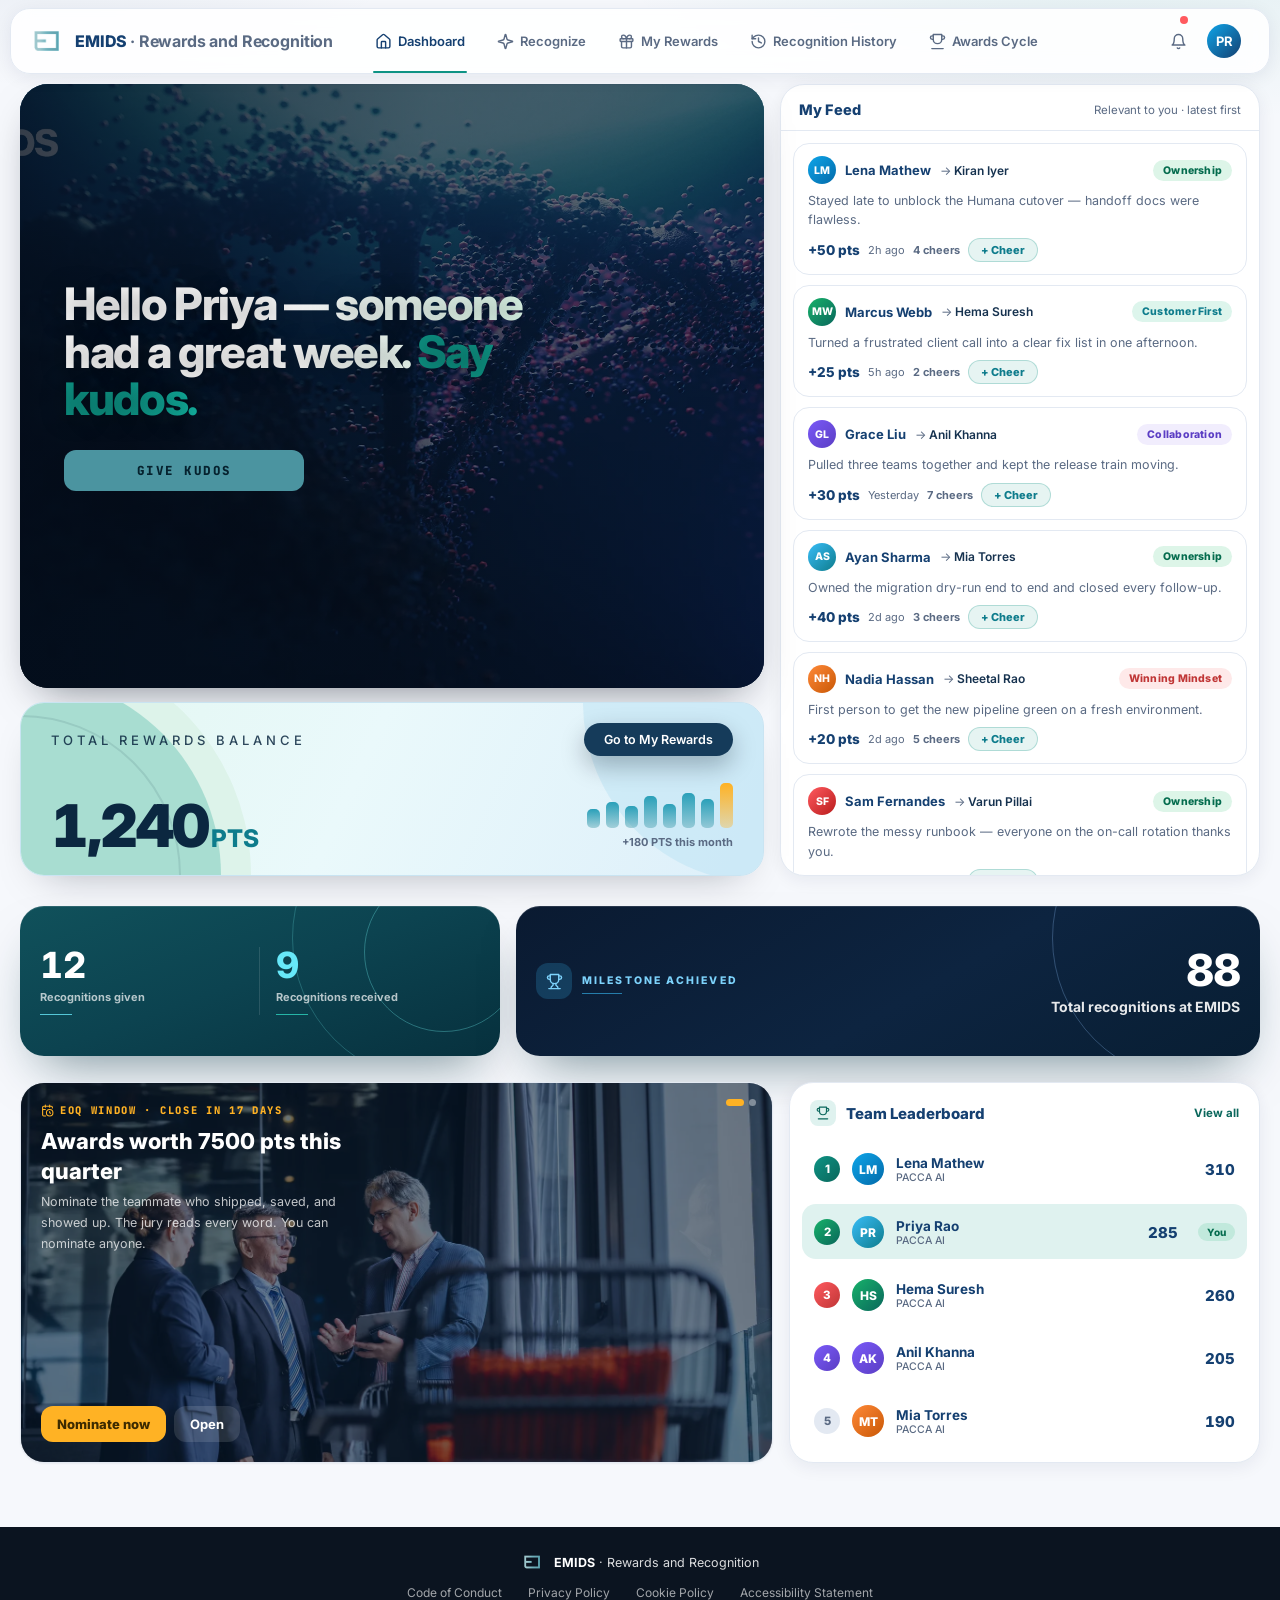
==== commit 2fec0d7f: "Calm employee/admin feeds, dismissible leader nudge, admin wallet cleanup" ====
--- a/employee.html
+++ b/employee.html
@@ -88,35 +88,35 @@
       <span class="f-count">Relevant to you · latest first</span>
     </div>
     <div class="feed-scroll">
-      <article class="post new">
+      <article class="post">
         <div class="p-top"><span class="av v1">LM</span><span class="p-name">Lena Mathew</span><span class="p-arrow">→ <b>Kiran Iyer</b></span><span class="p-chip val-ow">Ownership</span></div>
         <p>Stayed late to unblock the Humana cutover — handoff docs were flawless.</p>
-        <div class="p-foot"><b class="p-pts">+50 pts</b><span class="p-time">2h ago</span><span class="p-react"><span class="p-stk"><span class="av v2">MW</span><span class="av v5">NH</span></span><span class="p-cher">4 cheers</span><button class="p-cheer" type="button">+ Cheer</button></span></div>
+        <div class="p-foot"><b class="p-pts">+50 pts</b><span class="p-time">2h ago</span><span class="p-cher">4 cheers</span><button class="p-cheer" type="button">+ Cheer</button></span></div>
       </article>
       <article class="post">
         <div class="p-top"><span class="av v2">MW</span><span class="p-name">Marcus Webb</span><span class="p-arrow">→ <b>Hema Suresh</b></span><span class="p-chip val-cf">Customer First</span></div>
         <p>Turned a frustrated client call into a clear fix list in one afternoon.</p>
-        <div class="p-foot"><b class="p-pts">+25 pts</b><span class="p-time">5h ago</span><span class="p-react"><span class="p-stk"><span class="av v2">MW</span><span class="av v5">NH</span></span><span class="p-cher">2 cheers</span><button class="p-cheer" type="button">+ Cheer</button></span></div>
+        <div class="p-foot"><b class="p-pts">+25 pts</b><span class="p-time">5h ago</span><span class="p-cher">2 cheers</span><button class="p-cheer" type="button">+ Cheer</button></span></div>
       </article>
       <article class="post">
         <div class="p-top"><span class="av v3">GL</span><span class="p-name">Grace Liu</span><span class="p-arrow">→ <b>Anil Khanna</b></span><span class="p-chip val-co">Collaboration</span></div>
         <p>Pulled three teams together and kept the release train moving.</p>
-        <div class="p-foot"><b class="p-pts">+30 pts</b><span class="p-time">Yesterday</span><span class="p-react"><span class="p-stk"><span class="av v2">MW</span><span class="av v5">NH</span></span><span class="p-cher">7 cheers</span><button class="p-cheer" type="button">+ Cheer</button></span></div>
+        <div class="p-foot"><b class="p-pts">+30 pts</b><span class="p-time">Yesterday</span><span class="p-cher">7 cheers</span><button class="p-cheer" type="button">+ Cheer</button></span></div>
       </article>
       <article class="post">
         <div class="p-top"><span class="av v4">AS</span><span class="p-name">Ayan Sharma</span><span class="p-arrow">→ <b>Mia Torres</b></span><span class="p-chip val-ow">Ownership</span></div>
         <p>Owned the migration dry-run end to end and closed every follow-up.</p>
-        <div class="p-foot"><b class="p-pts">+40 pts</b><span class="p-time">2d ago</span><span class="p-react"><span class="p-stk"><span class="av v2">MW</span><span class="av v5">NH</span></span><span class="p-cher">3 cheers</span><button class="p-cheer" type="button">+ Cheer</button></span></div>
+        <div class="p-foot"><b class="p-pts">+40 pts</b><span class="p-time">2d ago</span><span class="p-cher">3 cheers</span><button class="p-cheer" type="button">+ Cheer</button></span></div>
       </article>
       <article class="post">
         <div class="p-top"><span class="av v5">NH</span><span class="p-name">Nadia Hassan</span><span class="p-arrow">→ <b>Sheetal Rao</b></span><span class="p-chip val-wm">Winning Mindset</span></div>
         <p>First person to get the new pipeline green on a fresh environment.</p>
-        <div class="p-foot"><b class="p-pts">+20 pts</b><span class="p-time">2d ago</span><span class="p-react"><span class="p-stk"><span class="av v2">MW</span><span class="av v5">NH</span></span><span class="p-cher">5 cheers</span><button class="p-cheer" type="button">+ Cheer</button></span></div>
+        <div class="p-foot"><b class="p-pts">+20 pts</b><span class="p-time">2d ago</span><span class="p-cher">5 cheers</span><button class="p-cheer" type="button">+ Cheer</button></span></div>
       </article>
       <article class="post">
         <div class="p-top"><span class="av v6">SF</span><span class="p-name">Sam Fernandes</span><span class="p-arrow">→ <b>Varun Pillai</b></span><span class="p-chip val-ow">Ownership</span></div>
         <p>Rewrote the messy runbook — everyone on the on-call rotation thanks you.</p>
-        <div class="p-foot"><b class="p-pts">+35 pts</b><span class="p-time">3d ago</span><span class="p-react"><span class="p-stk"><span class="av v2">MW</span><span class="av v5">NH</span></span><span class="p-cher">6 cheers</span><button class="p-cheer" type="button">+ Cheer</button></span></div>
+        <div class="p-foot"><b class="p-pts">+35 pts</b><span class="p-time">3d ago</span><span class="p-cher">6 cheers</span><button class="p-cheer" type="button">+ Cheer</button></span></div>
       </article>
     </div>
   </aside>
--- a/css/wire.css
+++ b/css/wire.css
@@ -100,11 +100,22 @@
 .ticker-wrap {
   margin: 10px auto 0; width: min(1560px, calc(100% - 40px));
   background: var(--gold-soft); border: 1px solid #f3e2b7; border-radius: 14px;
-  overflow: hidden; padding: 7px 0;
-}
-.ticker { display: flex; gap: 56px; white-space: nowrap; animation: tick 30s linear infinite; width: max-content; }
-.ticker span { font-size: 12.5px; color: var(--gold-ink); }
-.ticker b { font-weight: 600; }
+  overflow: hidden; padding: 9px 14px;
+}
+.nudge { display: flex; align-items: center; gap: 12px; transition: opacity 0.3s ease, max-height 0.35s ease; }
+.ticker-wrap.leaving { opacity: 0; }
+.nudge .n-ic { flex: none; width: 30px; height: 30px; border-radius: 999px; background: rgba(255, 178, 36, 0.35); color: var(--gold-ink); display: grid; place-items: center; }
+.nudge .n-ic svg { width: 16px; height: 16px; }
+.nudge .n-text { font-size: 13px; color: var(--gold-ink); }
+.nudge .n-text b { font-weight: 800; font-size: 13.5px; }
+.nudge .n-text span { display: block; font-size: 11.5px; opacity: 0.85; }
+.nudge .n-x {
+  margin-left: auto; flex: none; border: none; background: rgba(255, 178, 36, 0.3);
+  color: var(--gold-ink); width: 26px; height: 26px; border-radius: 999px;
+  display: grid; place-items: center; cursor: pointer; transition: background 0.15s ease;
+}
+.nudge .n-x svg { width: 13px; height: 13px; }
+.nudge .n-x:hover { background: rgba(255, 178, 36, 0.55); }
 @keyframes tick { from { transform: translateX(0); } to { transform: translateX(-50%); } }
 
 /* ---------- landing row: video left, My Feed right, wallet below video ---------- */
